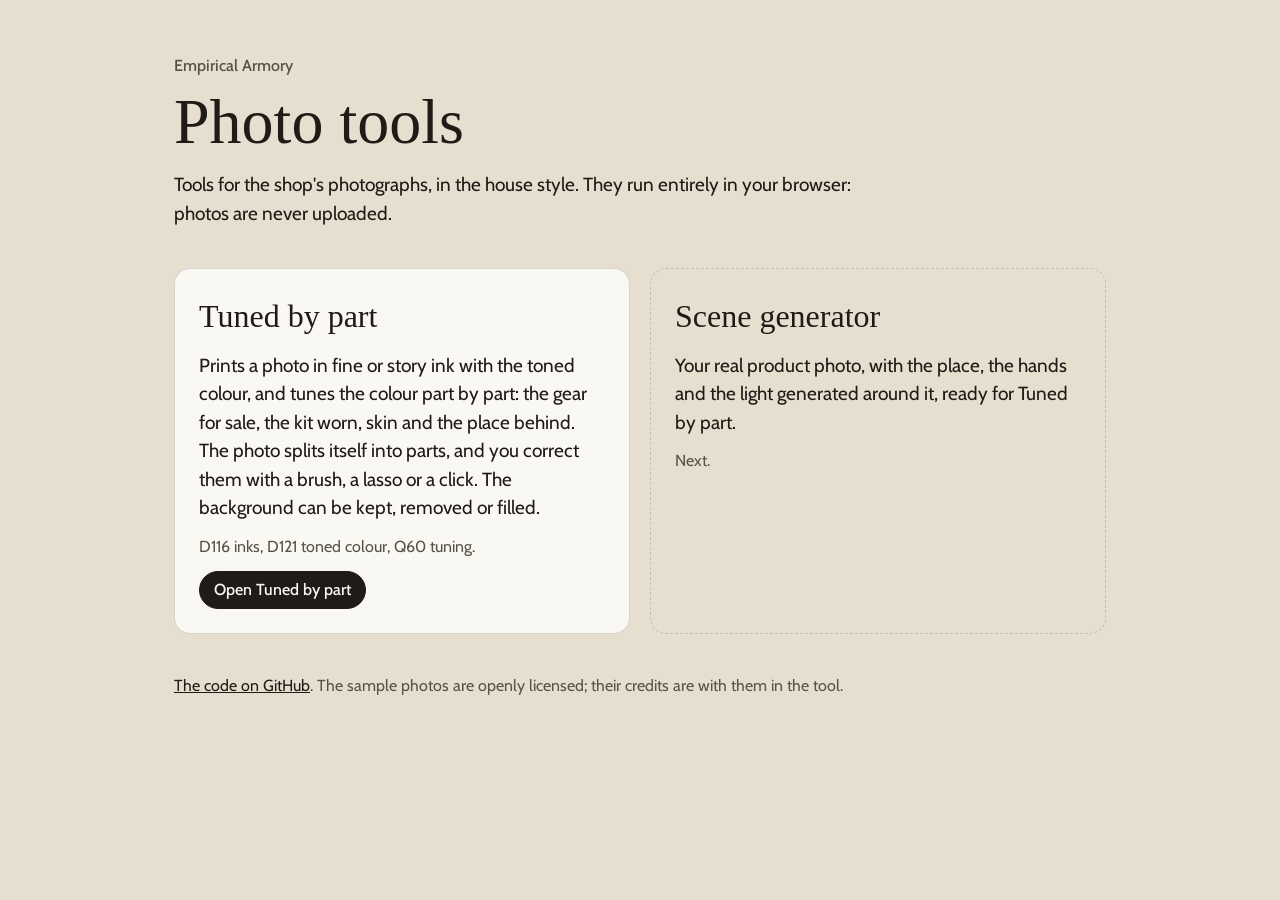
==== index.html @ 074952a2 "Add Tuned by part, the first photo tool A browser tool that prints photos in Empirical Armory's inks" ====
<!doctype html>
<html lang="en">
<head>
<meta charset="utf-8">
<meta name="viewport" content="width=device-width, initial-scale=1">
<title>Photo tools · Empirical Armory</title>
<meta name="description" content="Empirical Armory's photo tools: Tuned by part prints photos in the house inks with colour tuned part by part.">
<link rel="preconnect" href="https://fonts.googleapis.com">
<link rel="preconnect" href="https://fonts.gstatic.com" crossorigin>
<link rel="stylesheet" href="https://fonts.googleapis.com/css2?family=Cabin:wght@400;500;600&family=IM+Fell+English&display=swap">
<link rel="stylesheet" href="assets/ea.css">
<link rel="icon" href="data:image/svg+xml,%3Csvg xmlns='http://www.w3.org/2000/svg' viewBox='0 0 32 32'%3E%3Crect width='32' height='32' rx='6' fill='%231F1B16'/%3E%3Ccircle cx='16' cy='16' r='8' fill='%23E6DFCF'/%3E%3C/svg%3E">
<style>
  main { max-width: 980px; margin: 0 auto; padding: 56px 24px 96px; display: grid; gap: 40px; }
  header { display: grid; gap: 14px; max-width: 720px; }
  .eyebrow { font: 500 16px var(--cabin); color: var(--faded); }
  h1 { font-size: clamp(40px, 6vw, 64px); line-height: 1.04; }
  .lede { font-size: 19px; line-height: 1.55; }
  .tools { display: grid; grid-template-columns: repeat(auto-fit, minmax(280px, 1fr)); gap: 20px; }
  .tool { background: var(--sub); border: 1px solid var(--line); border-radius: 16px; padding: 24px; display: grid; gap: 12px; align-content: start; }
  .tool h2 { font-size: 32px; }
  .tool p { font-size: 19px; line-height: 1.5; }
  .tool .meta { font-size: 16px; color: var(--faded); }
  .tool.soon { background: transparent; border-style: dashed; }
  footer { font-size: 16px; color: var(--faded); }
</style>
</head>
<body>
<main>
  <header>
    <span class="eyebrow">Empirical Armory</span>
    <h1>Photo tools</h1>
    <p class="lede">Tools for the shop's photographs, in the house style. They run entirely in your browser: photos are never uploaded.</p>
  </header>
  <section class="tools" aria-label="Tools">
    <article class="tool">
      <h2>Tuned by part</h2>
      <p>Prints a photo in fine or story ink with the toned colour, and tunes the colour part by part: the gear for sale, the kit worn, skin and the place behind. The photo splits itself into parts, and you correct them with a brush, a lasso or a click. The background can be kept, removed or filled.</p>
      <p class="meta">D116 inks, D121 toned colour, Q60 tuning.</p>
      <div><a class="btn primary" href="tuner/">Open Tuned by part</a></div>
    </article>
    <article class="tool soon">
      <h2>Scene generator</h2>
      <p>Your real product photo, with the place, the hands and the light generated around it, ready for Tuned by part.</p>
      <p class="meta">Next.</p>
    </article>
  </section>
  <footer>
    <p><a href="https://github.com/EmpiricalArmory/photo-style-generator">The code on GitHub</a>. The sample photos are openly licensed; their credits are with them in the tool.</p>
  </footer>
</main>
</body>
</html>
---- assets/ea.css ----
/* Empirical Armory house tokens, shared by the photo tools. Type follows D102: Fell only at 24px and above,
   Cabin for reading (19px body, 16px small) and Medium for labels; no italics, letter-spacing or small caps. */
:root {
  --ink: #1F1B16;
  --faded: #5A5148;
  --paper: #E6DFCF;
  --sub: #FAF8F3;
  --toned: #D7CAB3;
  --foxing: #C3A57F;
  --verm: #AA3611;
  --line: rgba(31, 27, 22, 0.16);
  --line-strong: rgba(31, 27, 22, 0.32);
  --fell: 'IM Fell English', Georgia, serif;
  --cabin: Cabin, system-ui, -apple-system, 'Segoe UI', sans-serif;
}
* { box-sizing: border-box; }
html, body { margin: 0; }
body { background: var(--paper); color: var(--ink); font: 400 16px/1.45 var(--cabin); -webkit-font-smoothing: antialiased; }
h1, h2, h3 { font-family: var(--fell); font-weight: 400; margin: 0; }
p { margin: 0; }
a { color: var(--ink); }
button, input, select { font: inherit; color: inherit; }
:focus-visible { outline: 2px solid var(--verm); outline-offset: 2px; }
[hidden] { display: none !important; }

.btn { display: inline-flex; align-items: center; justify-content: center; gap: 6px; font: 500 16px/1.2 var(--cabin); border: 1px solid var(--ink); background: transparent; color: var(--ink); padding: 7px 14px; min-height: 38px; border-radius: 999px; cursor: pointer; white-space: nowrap; text-decoration: none; }
.btn:hover { background: rgba(31, 27, 22, 0.06); }
.btn.primary { background: var(--ink); color: var(--sub); }
.btn.primary:hover { background: #3a332b; }
.btn:disabled { opacity: 0.45; cursor: default; }
.btn.small { min-height: 32px; padding: 4px 11px; }

.seg { display: inline-flex; flex-wrap: wrap; gap: 4px; }
.seg button { font: 500 16px/1.2 var(--cabin); border: 1px solid var(--line-strong); background: transparent; color: var(--ink); padding: 6px 12px; min-height: 36px; border-radius: 999px; cursor: pointer; }
.seg button:hover { border-color: var(--ink); }
.seg button[aria-pressed='true'] { background: var(--ink); color: var(--sub); border-color: var(--ink); }
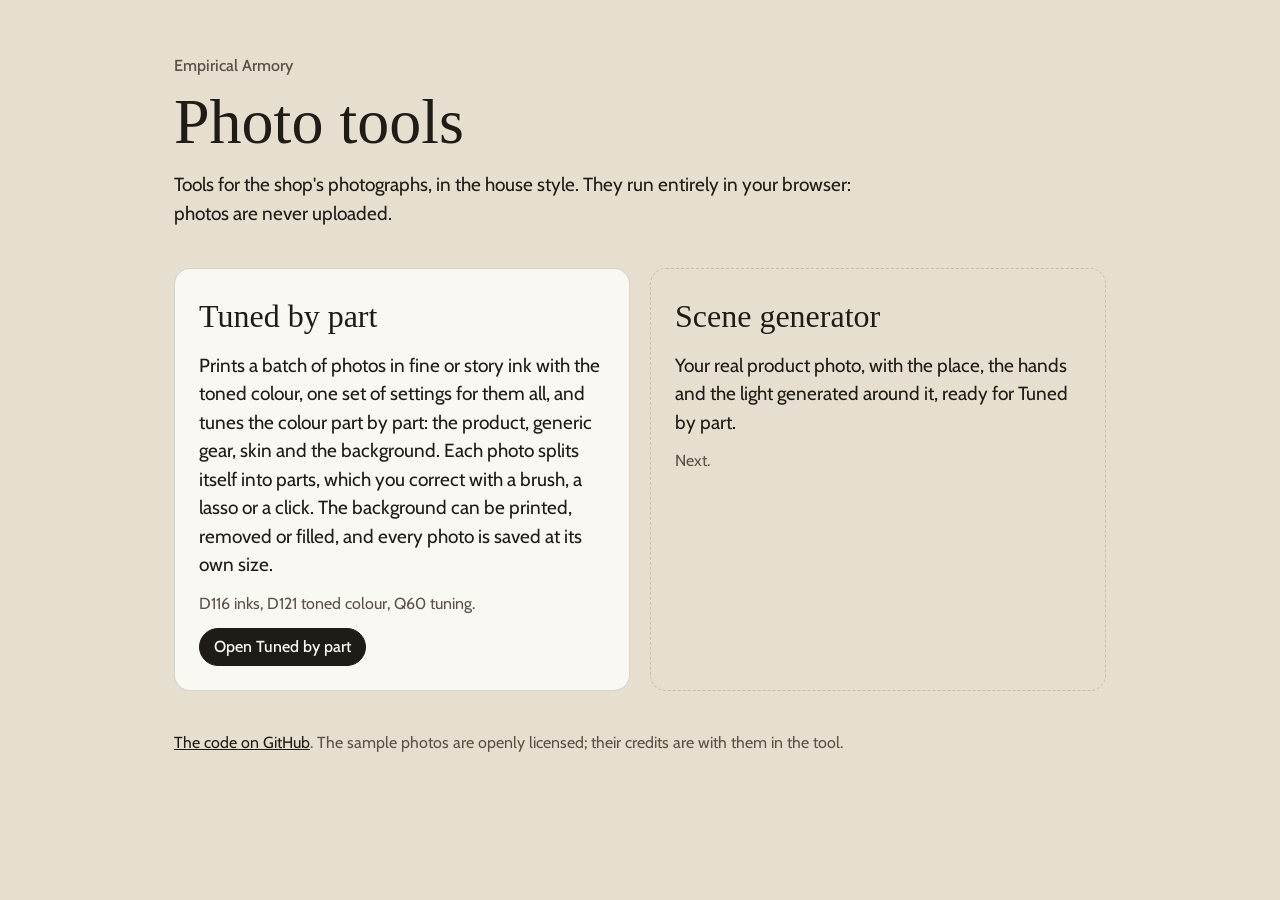
==== commit c3102754: "Batches, clearer parts, point-by-point lasso, saving at full size Tuned by part now works on a batch" ====
--- a/index.html
+++ b/index.html
@@ -4,7 +4,7 @@
 <meta charset="utf-8">
 <meta name="viewport" content="width=device-width, initial-scale=1">
 <title>Photo tools · Empirical Armory</title>
-<meta name="description" content="Empirical Armory's photo tools: Tuned by part prints photos in the house inks with colour tuned part by part.">
+<meta name="description" content="Empirical Armory's photo tools: Tuned by part prints batches of photos in the house inks with colour tuned part by part.">
 <link rel="preconnect" href="https://fonts.googleapis.com">
 <link rel="preconnect" href="https://fonts.gstatic.com" crossorigin>
 <link rel="stylesheet" href="https://fonts.googleapis.com/css2?family=Cabin:wght@400;500;600&family=IM+Fell+English&display=swap">
@@ -35,7 +35,7 @@
   <section class="tools" aria-label="Tools">
     <article class="tool">
       <h2>Tuned by part</h2>
-      <p>Prints a photo in fine or story ink with the toned colour, and tunes the colour part by part: the gear for sale, the kit worn, skin and the place behind. The photo splits itself into parts, and you correct them with a brush, a lasso or a click. The background can be kept, removed or filled.</p>
+      <p>Prints a batch of photos in fine or story ink with the toned colour, one set of settings for them all, and tunes the colour part by part: the product, generic gear, skin and the background. Each photo splits itself into parts, which you correct with a brush, a lasso or a click. The background can be printed, removed or filled, and every photo is saved at its own size.</p>
       <p class="meta">D116 inks, D121 toned colour, Q60 tuning.</p>
       <div><a class="btn primary" href="tuner/">Open Tuned by part</a></div>
     </article>
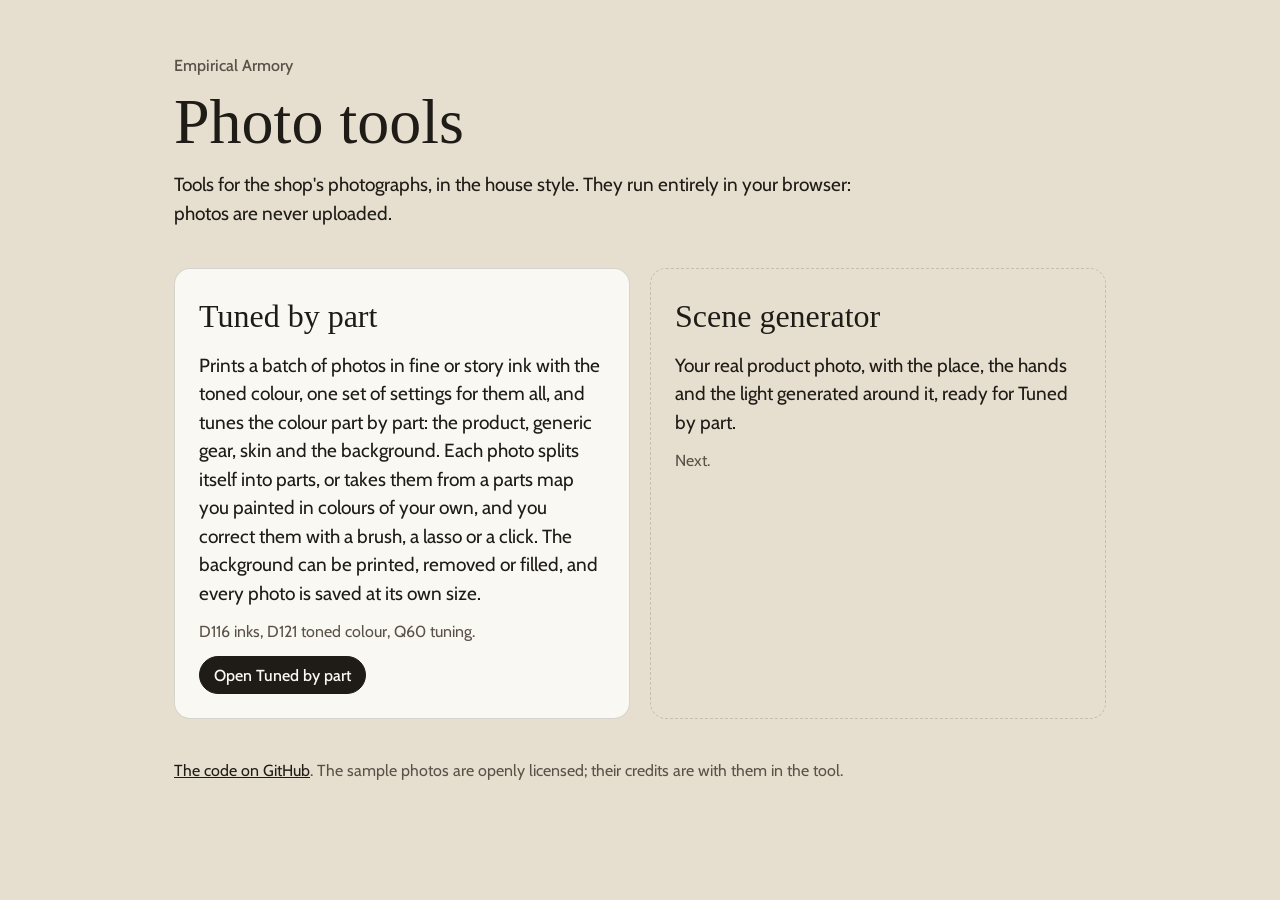
==== commit fbe38e58: "Parts maps; remove the send-photos bookmark - A photo's parts can come from a map painted in colours" ====
--- a/index.html
+++ b/index.html
@@ -35,7 +35,7 @@
   <section class="tools" aria-label="Tools">
     <article class="tool">
       <h2>Tuned by part</h2>
-      <p>Prints a batch of photos in fine or story ink with the toned colour, one set of settings for them all, and tunes the colour part by part: the product, generic gear, skin and the background. Each photo splits itself into parts, which you correct with a brush, a lasso or a click. The background can be printed, removed or filled, and every photo is saved at its own size.</p>
+      <p>Prints a batch of photos in fine or story ink with the toned colour, one set of settings for them all, and tunes the colour part by part: the product, generic gear, skin and the background. Each photo splits itself into parts, or takes them from a parts map you painted in colours of your own, and you correct them with a brush, a lasso or a click. The background can be printed, removed or filled, and every photo is saved at its own size.</p>
       <p class="meta">D116 inks, D121 toned colour, Q60 tuning.</p>
       <div><a class="btn primary" href="tuner/">Open Tuned by part</a></div>
     </article>
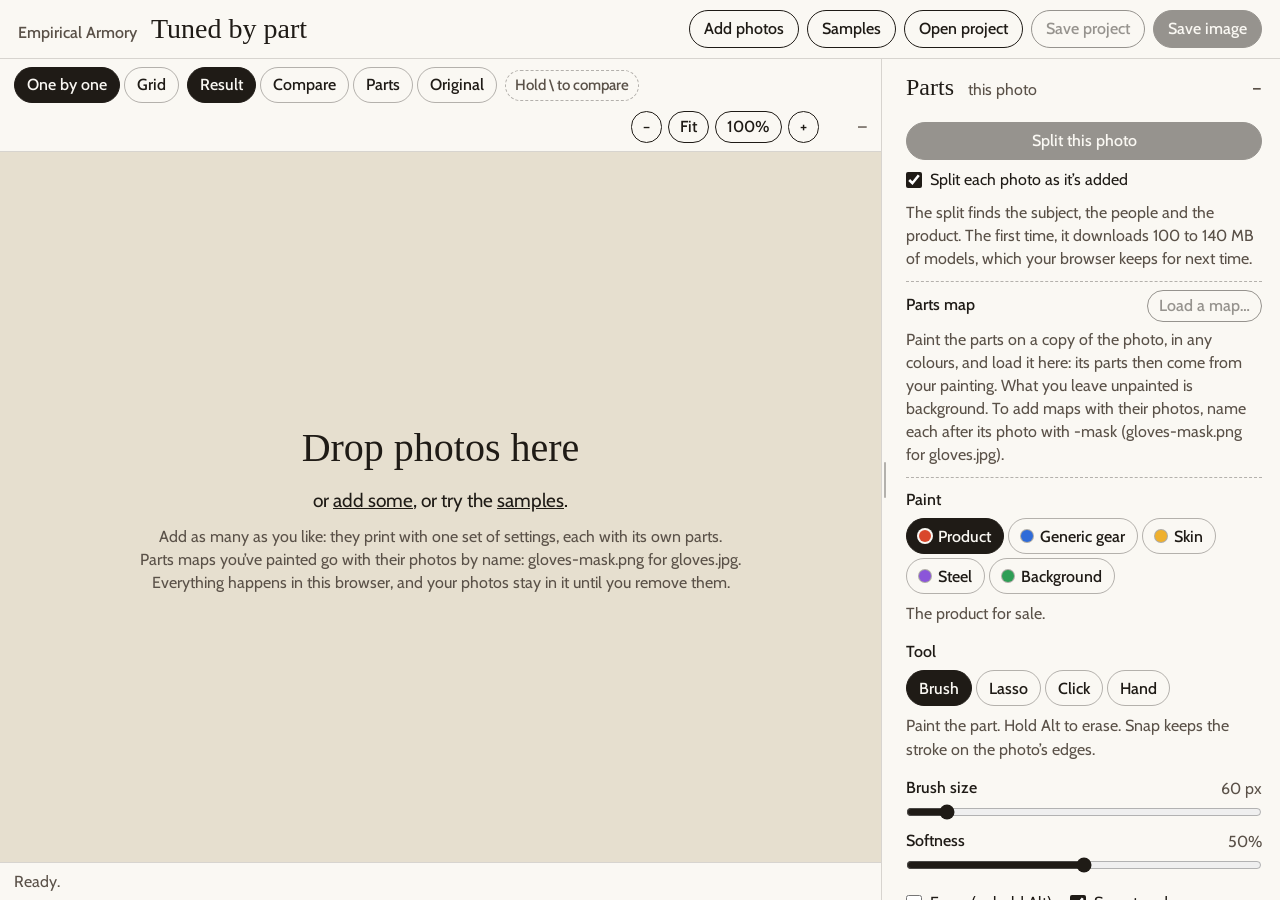
==== commit b5f34ed5: "Hold to compare again; stand alone, apart from the scene generator - "Hold \ to compare" is back in " ====
--- a/index.html
+++ b/index.html
@@ -3,51 +3,23 @@
 <head>
 <meta charset="utf-8">
 <meta name="viewport" content="width=device-width, initial-scale=1">
-<title>Photo tools · Empirical Armory</title>
-<meta name="description" content="Empirical Armory's photo tools: Tuned by part prints batches of photos in the house inks with colour tuned part by part.">
-<link rel="preconnect" href="https://fonts.googleapis.com">
-<link rel="preconnect" href="https://fonts.gstatic.com" crossorigin>
-<link rel="stylesheet" href="https://fonts.googleapis.com/css2?family=Cabin:wght@400;500;600&family=IM+Fell+English&display=swap">
+<title>Tuned by part · Empirical Armory</title>
+<meta name="description" content="Tuned by part prints batches of photos in Empirical Armory's inks, with the colour tuned part by part.">
+<meta http-equiv="refresh" content="0; url=tuner/">
+<link rel="canonical" href="tuner/">
 <link rel="stylesheet" href="assets/ea.css">
-<link rel="icon" href="data:image/svg+xml,%3Csvg xmlns='http://www.w3.org/2000/svg' viewBox='0 0 32 32'%3E%3Crect width='32' height='32' rx='6' fill='%231F1B16'/%3E%3Ccircle cx='16' cy='16' r='8' fill='%23E6DFCF'/%3E%3C/svg%3E">
 <style>
-  main { max-width: 980px; margin: 0 auto; padding: 56px 24px 96px; display: grid; gap: 40px; }
-  header { display: grid; gap: 14px; max-width: 720px; }
-  .eyebrow { font: 500 16px var(--cabin); color: var(--faded); }
-  h1 { font-size: clamp(40px, 6vw, 64px); line-height: 1.04; }
-  .lede { font-size: 19px; line-height: 1.55; }
-  .tools { display: grid; grid-template-columns: repeat(auto-fit, minmax(280px, 1fr)); gap: 20px; }
-  .tool { background: var(--sub); border: 1px solid var(--line); border-radius: 16px; padding: 24px; display: grid; gap: 12px; align-content: start; }
-  .tool h2 { font-size: 32px; }
-  .tool p { font-size: 19px; line-height: 1.5; }
-  .tool .meta { font-size: 16px; color: var(--faded); }
-  .tool.soon { background: transparent; border-style: dashed; }
-  footer { font-size: 16px; color: var(--faded); }
+  body { background: var(--paper); }
+  main { max-width: 640px; margin: 0 auto; padding: 72px 24px; display: grid; gap: 16px; }
+  h1 { font-size: clamp(36px, 6vw, 56px); line-height: 1.05; }
+  p { font-size: 19px; line-height: 1.5; }
 </style>
+<script>location.replace('tuner/' + location.search + location.hash);</script>
 </head>
 <body>
 <main>
-  <header>
-    <span class="eyebrow">Empirical Armory</span>
-    <h1>Photo tools</h1>
-    <p class="lede">Tools for the shop's photographs, in the house style. They run entirely in your browser: photos are never uploaded.</p>
-  </header>
-  <section class="tools" aria-label="Tools">
-    <article class="tool">
-      <h2>Tuned by part</h2>
-      <p>Prints a batch of photos in fine or story ink with the toned colour, one set of settings for them all, and tunes the colour part by part: the product, generic gear, skin and the background. Each photo splits itself into parts, or takes them from a parts map you painted in colours of your own, and you correct them with a brush, a lasso or a click. The background can be printed, removed or filled, and every photo is saved at its own size.</p>
-      <p class="meta">D116 inks, D121 toned colour, Q60 tuning.</p>
-      <div><a class="btn primary" href="tuner/">Open Tuned by part</a></div>
-    </article>
-    <article class="tool soon">
-      <h2>Scene generator</h2>
-      <p>Your real product photo, with the place, the hands and the light generated around it, ready for Tuned by part.</p>
-      <p class="meta">Next.</p>
-    </article>
-  </section>
-  <footer>
-    <p><a href="https://github.com/EmpiricalArmory/photo-style-generator">The code on GitHub</a>. The sample photos are openly licensed; their credits are with them in the tool.</p>
-  </footer>
+  <h1>Tuned by part</h1>
+  <p>Opening the tool… If it doesn’t open, <a href="tuner/">go to Tuned by part</a>.</p>
 </main>
 </body>
 </html>
